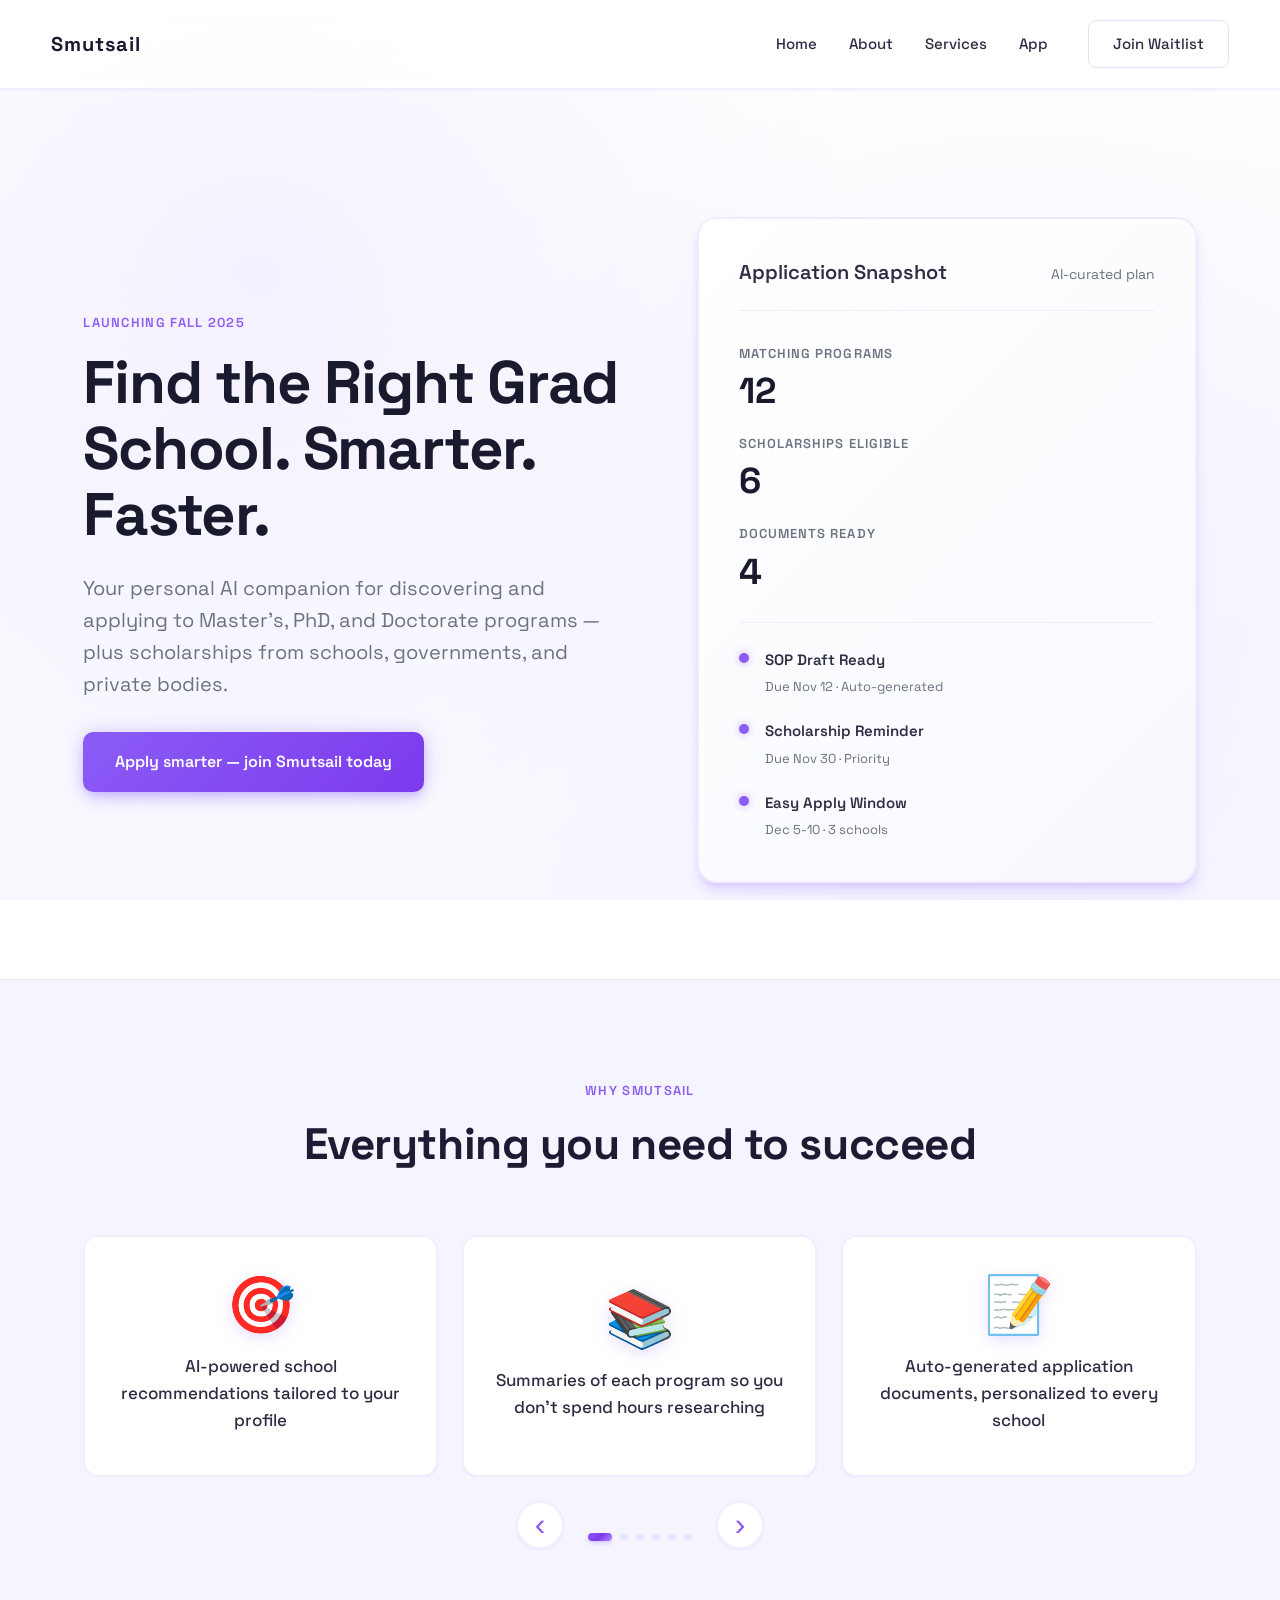
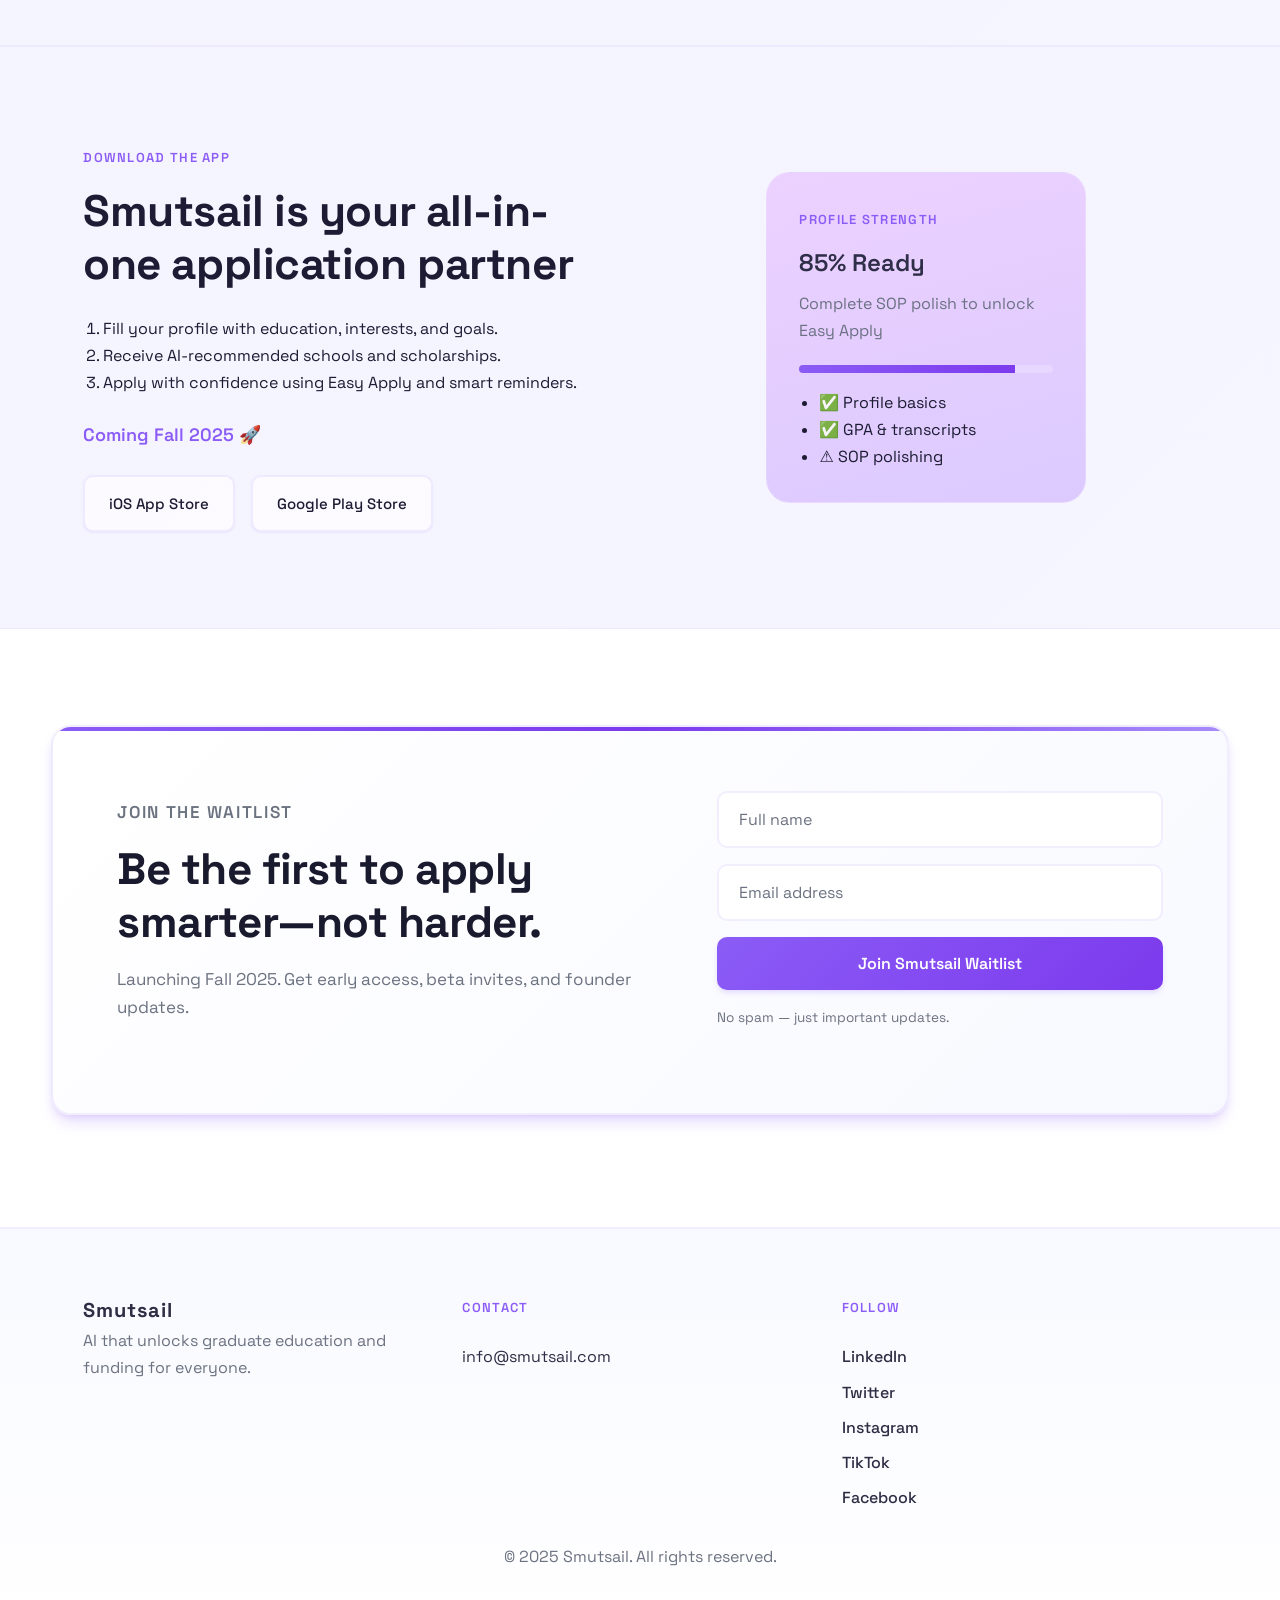
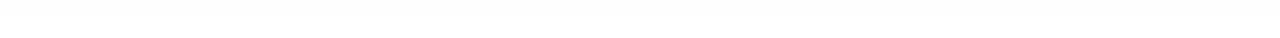
==== index.html @ e19a96b7 "first commit" ====
<!DOCTYPE html>
<html lang="en">

<head>
    <meta charset="UTF-8" />
    <meta name="viewport" content="width=device-width, initial-scale=1.0" />
    <title>Smutsail | Apply Smarter</title>
    <link rel="preconnect" href="https://fonts.googleapis.com" />
    <link rel="preconnect" href="https://fonts.gstatic.com" crossorigin />
    <link href="https://fonts.googleapis.com/css2?family=Space+Grotesk:wght@400;500;600;700&display=swap"
        rel="stylesheet" />
    <link rel="stylesheet" href="./styles.css" />
</head>

<body>
    <header class="site-header">
        <div class="container header-content">
            <a href="./index.html" class="logo">Smutsail</a>
            <nav class="nav">
                <a href="./index.html">Home</a>
                <a href="./about.html">About</a>
                <a href="./services.html">Services</a>
                <a href="#download">App</a>
                <a href="#waitlist" class="waitlist-link">Join Waitlist</a>
            </nav>
        </div>
    </header>

    <main>
        <section id="home" class="hero">
            <div class="container hero-grid">
                <div>
                    <p class="eyebrow">Launching Fall 2025</p>
                    <h1>Find the Right Grad School. Smarter. Faster.</h1>
                    <p class="subhead">
                        Your personal AI companion for discovering and applying to Master's, PhD, and Doctorate
                        programs — plus scholarships from schools, governments, and private bodies.
                    </p>
                    <a href="#waitlist" class="cta">Apply smarter — join Smutsail today</a>
                </div>
                <div class="hero-card">
                    <div class="card-header">
                        <h3>Application Snapshot</h3>
                        <p>AI-curated plan</p>
                    </div>
                    <div class="card-body">
                        <div class="stat">
                            <p class="label">Matching Programs</p>
                            <p class="value">12</p>
                        </div>
                        <div class="stat">
                            <p class="label">Scholarships Eligible</p>
                            <p class="value">6</p>
                        </div>
                        <div class="stat">
                            <p class="label">Documents Ready</p>
                            <p class="value">4</p>
                        </div>
                        <div class="timeline">
                            <div class="timeline-item">
                                <div class="dot"></div>
                                <div>
                                    <p class="timeline-title">SOP Draft Ready</p>
                                    <p class="timeline-date">Due Nov 12 · Auto-generated</p>
                                </div>
                            </div>
                            <div class="timeline-item">
                                <div class="dot"></div>
                                <div>
                                    <p class="timeline-title">Scholarship Reminder</p>
                                    <p class="timeline-date">Due Nov 30 · Priority</p>
                                </div>
                            </div>
                            <div class="timeline-item">
                                <div class="dot"></div>
                                <div>
                                    <p class="timeline-title">Easy Apply Window</p>
                                    <p class="timeline-date">Dec 5-10 · 3 schools</p>
                                </div>
                            </div>
                        </div>
                    </div>
                </div>
            </div>
        </section>

        <section id="features" class="section light-bg">
            <div class="container">
                <div class="section-header">
                    <p class="eyebrow">Why Smutsail</p>
                    <h2>Everything you need to succeed</h2>
                </div>
                <div class="value-carousel-container">
                    <div class="value-carousel-wrapper">
                        <div class="value-carousel">
                            <div class="value-card">
                                <div class="value-icon">🎯</div>
                                <p>AI-powered school recommendations tailored to your profile</p>
                            </div>
                            <div class="value-card">
                                <div class="value-icon">📚</div>
                                <p>Summaries of each program so you don't spend hours researching</p>
                            </div>
                            <div class="value-card">
                                <div class="value-icon">📝</div>
                                <p>Auto-generated application documents, personalized to every school</p>
                            </div>
                            <div class="value-card">
                                <div class="value-icon">🚀</div>
                                <p>One-tap "Easy Apply" to programs you choose</p>
                            </div>
                            <div class="value-card">
                                <div class="value-icon">💸</div>
                                <p>Scholarship matching based on your background and goals</p>
                            </div>
                            <div class="value-card">
                                <div class="value-icon">🔔</div>
                                <p>Deadline tracking and real-time reminders</p>
                            </div>
                        </div>
                    </div>
                    <div class="carousel-controls">
                        <button class="carousel-btn prev-btn" aria-label="Previous slide">‹</button>
                        <div class="carousel-indicators">
                            <button class="indicator active" data-slide="0" aria-label="Slide 1"></button>
                            <button class="indicator" data-slide="1" aria-label="Slide 2"></button>
                            <button class="indicator" data-slide="2" aria-label="Slide 3"></button>
                            <button class="indicator" data-slide="3" aria-label="Slide 4"></button>
                            <button class="indicator" data-slide="4" aria-label="Slide 5"></button>
                            <button class="indicator" data-slide="5" aria-label="Slide 6"></button>
                        </div>
                        <button class="carousel-btn next-btn" aria-label="Next slide">›</button>
                    </div>
                </div>
            </div>
        </section>

        <section id="download" class="section light-bg">
            <div class="container download-grid">
                <div>
                    <p class="eyebrow">Download the App</p>
                    <h2>Smutsail is your all-in-one application partner</h2>
                    <ol>
                        <li>Fill your profile with education, interests, and goals.</li>
                        <li>Receive AI-recommended schools and scholarships.</li>
                        <li>Apply with confidence using Easy Apply and smart reminders.</li>
                    </ol>
                    <p class="coming-soon">Coming Fall 2025 🚀</p>
                    <div class="store-badges">
                        <span>iOS App Store</span>
                        <span>Google Play Store</span>
                    </div>
                </div>
                <div class="download-card">
                    <div class="screen-mock">
                        <p class="eyebrow">Profile Strength</p>
                        <h3>85% Ready</h3>
                        <p>Complete SOP polish to unlock Easy Apply</p>
                        <div class="progress">
                            <span style="width: 85%"></span>
                        </div>
                        <ul>
                            <li>✅ Profile basics</li>
                            <li>✅ GPA & transcripts</li>
                            <li>⚠️ SOP polishing</li>
                        </ul>
                    </div>
                </div>
            </div>
        </section>

        <section id="waitlist" class="section waitlist">
            <div class="container waitlist-card">
                <div>
                    <p class="eyebrow">Join the waitlist</p>
                    <h2>Be the first to apply smarter—not harder.</h2>
                    <p>Launching Fall 2025. Get early access, beta invites, and founder updates.</p>
                </div>
                <form class="waitlist-form">
                    <input type="text" placeholder="Full name" required />
                    <input type="email" placeholder="Email address" required />
                    <button type="submit">Join Smutsail Waitlist</button>
                    <p class="form-note">No spam — just important updates.</p>
                </form>
            </div>
        </section>
    </main>

    <footer class="site-footer">
        <div class="container footer-grid">
            <div>
                <a href="./index.html" class="logo">Smutsail</a>
                <p>AI that unlocks graduate education and funding for everyone.</p>
            </div>
            <div>
                <p class="eyebrow">Contact</p>
                <a href="mailto:info@smutsail.com">info@smutsail.com</a>
            </div>
            <div>
                <p class="eyebrow">Follow</p>
                <div class="social">
                    <a href="#">LinkedIn</a>
                    <a href="#">Twitter</a>
                    <a href="#">Instagram</a>
                    <a href="#">TikTok</a>
                    <a href="#">Facebook</a>
                </div>
            </div>
        </div>
        <p class="legal">© 2025 Smutsail. All rights reserved.</p>
    </footer>

    <script src="./main.js"></script>
</body>

</html>
---- styles.css ----
:root {
    color-scheme: light;
    --bg: #ffffff;
    --bg-secondary: #f8f9ff;
    --card: #ffffff;
    --card-hover: #f5f7ff;
    --accent: #8b5cf6;
    --accent-2: #7c3aed;
    --accent-light: #a78bfa;
    --accent-soft: rgba(139, 92, 246, 0.1);
    --accent-gradient: linear-gradient(135deg, #8b5cf6 0%, #7c3aed 50%, #a78bfa 100%);
    --text: #1a1a2e;
    --text-secondary: #2d2d44;
    --muted: #6b7280;
    --border: rgba(139, 92, 246, 0.2);
    --border-light: rgba(139, 92, 246, 0.1);
    --shadow-sm: 0 1px 2px 0 rgba(139, 92, 246, 0.1);
    --shadow-md: 0 4px 6px -1px rgba(139, 92, 246, 0.15), 0 2px 4px -1px rgba(139, 92, 246, 0.1);
    --shadow-lg: 0 10px 15px -3px rgba(139, 92, 246, 0.2), 0 4px 6px -2px rgba(139, 92, 246, 0.15);
    --shadow-xl: 0 20px 25px -5px rgba(139, 92, 246, 0.25), 0 10px 10px -5px rgba(139, 92, 246, 0.15);
    font-family: "Space Grotesk", -apple-system, BlinkMacSystemFont, "Segoe UI", system-ui, sans-serif;
}

* {
    box-sizing: border-box;
    margin: 0;
    padding: 0;
}

html {
    scroll-behavior: smooth;
}

a {
    color: inherit;
    text-decoration: none;
}

body {
    margin: 0;
    background:
        radial-gradient(circle at 20% 30%, rgba(139, 92, 246, 0.08), transparent 50%),
        radial-gradient(circle at 80% 70%, rgba(124, 58, 237, 0.06), transparent 50%),
        linear-gradient(180deg, #ffffff 0%, #f8f9ff 100%);
    background-attachment: fixed;
    color: var(--text);
    line-height: 1.7;
    font-size: 16px;
    -webkit-font-smoothing: antialiased;
    -moz-osx-font-smoothing: grayscale;
}

.container {
    width: min(1280px, 92vw);
    margin: 0 auto;
    padding: 0 2rem;
}

h1 {
    font-size: clamp(2.5rem, 5vw, 3.75rem);
    font-weight: 700;
    line-height: 1.1;
    margin: 0 0 1.5rem;
    color: var(--text);
    letter-spacing: -0.02em;
}

h2 {
    font-size: clamp(2rem, 4vw, 2.75rem);
    font-weight: 700;
    line-height: 1.2;
    margin: 0 0 1rem;
    color: var(--text);
    letter-spacing: -0.01em;
}

h3 {
    font-size: clamp(1.25rem, 2.5vw, 1.5rem);
    font-weight: 600;
    line-height: 1.3;
    margin: 0 0 0.75rem;
    color: var(--text-secondary);
}

p {
    margin: 0 0 1.25rem;
    color: var(--muted);
    font-size: 1rem;
}

ul {
    padding-left: 1.25rem;
}

header,
section {
    position: relative;
}

.site-header {
    position: sticky;
    top: 0;
    z-index: 100;
    backdrop-filter: blur(20px) saturate(180%);
    -webkit-backdrop-filter: blur(20px) saturate(180%);
    border-bottom: 1px solid var(--border-light);
    background-color: rgba(255, 255, 255, 0.9);
    transition: all 0.3s ease;
    box-shadow: 0 1px 3px rgba(139, 92, 246, 0.1);
}

.header-content {
    display: flex;
    align-items: center;
    justify-content: space-between;
    padding: 1.25rem 0;
}

.logo {
    font-weight: 700;
    font-size: 1.25rem;
    letter-spacing: 0.05em;
    color: var(--text);
    text-decoration: none;
    transition: opacity 0.2s ease;
}

.logo:hover {
    opacity: 0.8;
}

.nav {
    display: flex;
    align-items: center;
    gap: 2rem;
    font-size: 0.9375rem;
    font-weight: 500;
}

.nav a {
    color: var(--text-secondary);
    text-decoration: none;
    transition: color 0.2s ease;
    position: relative;
}

.nav a:hover {
    color: var(--text);
}

.nav a::after {
    content: '';
    position: absolute;
    bottom: -4px;
    left: 0;
    width: 0;
    height: 2px;
    background: var(--accent);
    transition: width 0.3s ease;
}

.nav a:hover::after {
    width: 100%;
}

.waitlist-link {
    padding: 0.625rem 1.5rem;
    border: 1px solid var(--border);
    border-radius: 8px;
    background: transparent;
    transition: all 0.2s ease;
    margin-left: 0.5rem;
}

.waitlist-link:hover {
    background: var(--accent-soft);
    border-color: var(--accent);
    color: var(--accent-light);
}

.hero {
    padding: 8rem 0 6rem;
    position: relative;
}

.page-hero {
    padding: 6rem 0 4rem;
    text-align: center;
}

.page-hero .section-header {
    margin-bottom: 0;
}

.page-hero h1 {
    margin-bottom: 1.5rem;
}

.hero-grid {
    display: grid;
    grid-template-columns: 1.1fr 1fr;
    gap: 4rem;
    align-items: center;
}

.eyebrow {
    text-transform: uppercase;
    letter-spacing: 0.1em;
    font-size: 0.8125rem;
    font-weight: 600;
    color: var(--accent);
    margin-bottom: 1rem;
    display: inline-block;
}

.subhead {
    font-size: clamp(1.125rem, 2vw, 1.25rem);
    line-height: 1.6;
    color: var(--muted);
    margin-bottom: 2rem;
    max-width: 600px;
}

.value-carousel-container {
    margin: 3rem auto 0;
    position: relative;
    max-width: 1200px;
}

.value-carousel-wrapper {
    overflow: hidden;
    border-radius: 16px;
    margin-bottom: 1.5rem;
    position: relative;
}

.value-carousel {
    display: flex;
    gap: 1.5rem;
    transition: transform 0.6s cubic-bezier(0.4, 0, 0.2, 1);
    will-change: transform;
}

.value-card {
    flex: 0 0 calc(33.333% - 1rem);
    min-width: 0;
    background: var(--card);
    border: 2px solid var(--border-light);
    border-radius: 16px;
    padding: 2.5rem 2rem;
    display: flex;
    flex-direction: column;
    align-items: center;
    justify-content: center;
    text-align: center;
    transition: all 0.3s ease;
    box-shadow: var(--shadow-sm);
}

.value-card:hover {
    transform: translateY(-6px);
    box-shadow: var(--shadow-lg);
    border-color: var(--accent);
    background: linear-gradient(135deg, #ffffff 0%, #f8f9ff 100%);
}

.value-icon {
    font-size: 3.5rem;
    margin-bottom: 1.25rem;
    line-height: 1;
    filter: drop-shadow(0 4px 8px rgba(139, 92, 246, 0.2));
}

.value-card p {
    font-size: 1.0625rem;
    line-height: 1.6;
    color: var(--text-secondary);
    margin: 0;
    font-weight: 500;
}

.carousel-controls {
    display: flex;
    align-items: center;
    justify-content: center;
    gap: 1.5rem;
}

.carousel-btn {
    width: 48px;
    height: 48px;
    border-radius: 50%;
    border: 2px solid var(--border-light);
    background: var(--card);
    color: var(--accent);
    font-size: 2rem;
    font-weight: 300;
    cursor: pointer;
    display: flex;
    align-items: center;
    justify-content: center;
    transition: all 0.3s ease;
    box-shadow: var(--shadow-sm);
}

.carousel-btn:hover {
    background: var(--accent-gradient);
    border-color: var(--accent);
    color: white;
    transform: scale(1.1);
    box-shadow: var(--shadow-md);
}

.carousel-btn:active {
    transform: scale(0.95);
}

.carousel-indicators {
    display: flex;
    justify-content: center;
    gap: 0.5rem;
    margin-top: 1.5rem;
}

.indicator {
    width: 8px;
    height: 8px;
    border-radius: 50%;
    border: none;
    background: var(--border-light);
    cursor: pointer;
    transition: all 0.3s ease;
    padding: 0;
    position: relative;
}

.indicator::after {
    content: '';
    position: absolute;
    top: 50%;
    left: 50%;
    transform: translate(-50%, -50%);
    width: 12px;
    height: 12px;
    border-radius: 50%;
    background: transparent;
    border: 2px solid transparent;
    transition: all 0.3s ease;
}

.indicator:hover::after {
    border-color: var(--accent);
}

.indicator.active {
    background: var(--accent-gradient);
    width: 24px;
    border-radius: 4px;
    box-shadow: 0 2px 4px rgba(139, 92, 246, 0.3);
}

.indicator.active::after {
    display: none;
}

.cta {
    display: inline-flex;
    align-items: center;
    justify-content: center;
    padding: 1rem 2rem;
    border-radius: 10px;
    background: linear-gradient(135deg, var(--accent) 0%, var(--accent-2) 100%);
    color: white;
    font-weight: 600;
    font-size: 1rem;
    text-decoration: none;
    box-shadow: var(--shadow-lg), 0 0 20px rgba(139, 92, 246, 0.3);
    transition: all 0.3s ease;
    border: none;
    cursor: pointer;
}

.cta:hover {
    transform: translateY(-2px);
    box-shadow: var(--shadow-xl), 0 0 30px rgba(139, 92, 246, 0.4);
}

.cta:active {
    transform: translateY(0);
}

.hero-card {
    background: var(--card);
    border: 2px solid var(--border-light);
    border-radius: 20px;
    padding: 2.5rem;
    box-shadow: var(--shadow-lg);
    transition: transform 0.3s ease, box-shadow 0.3s ease;
    background: linear-gradient(135deg, #ffffff 0%, #f8f9ff 100%);
}

.hero-card:hover {
    transform: translateY(-4px);
    box-shadow: var(--shadow-xl);
    border-color: var(--accent);
}

.card-header {
    display: flex;
    align-items: baseline;
    justify-content: space-between;
    margin-bottom: 2rem;
    padding-bottom: 1.5rem;
    border-bottom: 1px solid var(--border-light);
}

.card-header h3 {
    margin: 0;
    font-size: 1.25rem;
}

.card-header p {
    margin: 0;
    font-size: 0.875rem;
    color: var(--muted);
}

.label {
    font-size: 0.8125rem;
    text-transform: uppercase;
    letter-spacing: 0.08em;
    color: var(--muted);
    font-weight: 600;
    margin-bottom: 0.5rem;
}

.value {
    font-size: 2.25rem;
    font-weight: 700;
    color: var(--text);
    line-height: 1;
}

.stat {
    margin-bottom: 1.5rem;
}

.stat:last-of-type {
    margin-bottom: 0;
}

.timeline {
    border-top: 1px solid var(--border-light);
    margin-top: 2rem;
    padding-top: 1.5rem;
    display: flex;
    flex-direction: column;
    gap: 1.25rem;
}

.timeline-item {
    display: flex;
    gap: 1rem;
    align-items: flex-start;
}

.dot {
    width: 10px;
    height: 10px;
    border-radius: 50%;
    background: var(--accent);
    margin-top: 0.375rem;
    flex-shrink: 0;
    box-shadow: 0 0 8px rgba(139, 92, 246, 0.5);
}

.timeline-title {
    font-weight: 600;
    color: var(--text-secondary);
    font-size: 0.9375rem;
    margin-bottom: 0.25rem;
}

.timeline-date {
    font-size: 0.8125rem;
    color: var(--muted);
    margin: 0;
}

.section {
    padding: 6rem 0;
}

.light-bg {
    background: var(--bg-secondary);
    border-top: 1px solid var(--border-light);
    border-bottom: 1px solid var(--border-light);
    position: relative;
}

.light-bg::before {
    content: '';
    position: absolute;
    top: 0;
    left: 0;
    right: 0;
    bottom: 0;
    background: linear-gradient(135deg, rgba(139, 92, 246, 0.03) 0%, rgba(124, 58, 237, 0.02) 100%);
    pointer-events: none;
}

.section-header {
    max-width: 800px;
    margin: 0 auto 4rem;
    text-align: center;
}

.section-header .eyebrow {
    margin-bottom: 1rem;
}

.section-header h2 {
    margin-bottom: 1.5rem;
}

.intro {
    font-size: 1.125rem;
    line-height: 1.7;
    color: var(--muted);
    max-width: 700px;
    margin: 0 auto;
}

.grid {
    display: grid;
    gap: 1.5rem;
}

.two-col {
    grid-template-columns: repeat(auto-fit, minmax(280px, 1fr));
}

.three-col {
    grid-template-columns: repeat(auto-fit, minmax(220px, 1fr));
}

.services-grid {
    grid-template-columns: repeat(auto-fit, minmax(280px, 1fr));
    align-items: stretch;
}

.card,
.service-card {
    background: var(--card);
    border: 2px solid var(--border-light);
    border-radius: 16px;
    padding: 2rem;
    transition: all 0.3s ease;
    box-shadow: var(--shadow-sm);
    display: flex;
    flex-direction: column;
    height: 100%;
}

.card:hover,
.service-card:hover {
    background: linear-gradient(135deg, #ffffff 0%, #f8f9ff 100%);
    border-color: var(--accent);
    transform: translateY(-4px);
    box-shadow: var(--shadow-md);
}

.service-card h3 {
    margin-bottom: 0.75rem;
    font-size: 1.125rem;
    flex-shrink: 0;
}

.service-card p {
    margin: 0;
    font-size: 0.9375rem;
    line-height: 1.6;
    flex-grow: 1;
}

.highlight ul {
    list-style: none;
    padding: 0;
}

.highlight li {
    margin-bottom: 0.5rem;
}

.feature-list {
    list-style: none;
    padding: 0;
    margin: 1.5rem 0 0;
}

.feature-list li {
    padding: 0.75rem 0;
    padding-left: 1.5rem;
    position: relative;
    color: var(--text-secondary);
}

.feature-list li::before {
    content: '✓';
    position: absolute;
    left: 0;
    color: var(--accent);
    font-weight: 700;
}

.step-number {
    width: 48px;
    height: 48px;
    border-radius: 12px;
    background: linear-gradient(135deg, var(--accent) 0%, var(--accent-2) 100%);
    color: white;
    display: flex;
    align-items: center;
    justify-content: center;
    font-size: 1.5rem;
    font-weight: 700;
    margin-bottom: 1rem;
}

.vision {
    margin-top: 4rem;
    padding: 3rem;
    border-radius: 16px;
    border: 2px solid var(--accent);
    background: linear-gradient(135deg, rgba(139, 92, 246, 0.08) 0%, rgba(124, 58, 237, 0.05) 100%);
    text-align: center;
    box-shadow: var(--shadow-md);
}

.vision .eyebrow {
    margin-bottom: 1rem;
}

.vision h3 {
    font-size: clamp(1.5rem, 3vw, 1.875rem);
    line-height: 1.4;
    color: var(--text);
    max-width: 900px;
    margin: 0 auto;
}

.download-grid {
    display: grid;
    grid-template-columns: repeat(auto-fit, minmax(300px, 1fr));
    gap: 2rem;
    align-items: center;
}

ol {
    margin: 1.5rem 0;
    padding-left: 1.25rem;
}

.coming-soon {
    color: var(--accent);
    font-weight: 600;
    font-size: 1.125rem;
    margin: 1.5rem 0;
}

.store-badges {
    display: flex;
    gap: 1rem;
    flex-wrap: wrap;
}

.store-badges span {
    border: 2px solid var(--border-light);
    border-radius: 10px;
    padding: 0.875rem 1.5rem;
    background: var(--card);
    font-size: 0.9375rem;
    font-weight: 500;
    transition: all 0.2s ease;
    display: inline-block;
    box-shadow: var(--shadow-sm);
}

.store-badges span:hover {
    background: linear-gradient(135deg, #ffffff 0%, #f8f9ff 100%);
    border-color: var(--accent);
    transform: translateY(-2px);
    box-shadow: var(--shadow-md);
}

.download-card {
    justify-self: center;
}

.screen-mock {
    border-radius: 1.5rem;
    padding: 2rem;
    background: linear-gradient(165deg, rgba(210, 107, 255, 0.25), rgba(143, 76, 255, 0.25));
    border: 1px solid rgba(255, 255, 255, 0.18);
    max-width: 320px;
}

.progress {
    width: 100%;
    height: 8px;
    border-radius: 999px;
    background: rgba(255, 255, 255, 0.2);
    margin: 1rem 0;
    overflow: hidden;
}

.progress span {
    display: block;
    height: 100%;
    background: linear-gradient(120deg, var(--accent), var(--accent-2));
}

.waitlist {
    padding-bottom: 7rem;
}

.waitlist-card {
    border-radius: 20px;
    border: 2px solid var(--border-light);
    padding: 4rem;
    background: linear-gradient(135deg, #ffffff 0%, #f8f9ff 100%);
    display: grid;
    grid-template-columns: 1.2fr 1fr;
    gap: 4rem;
    align-items: center;
    box-shadow: var(--shadow-lg);
    position: relative;
    overflow: hidden;
}

.waitlist-card::before {
    content: '';
    position: absolute;
    top: 0;
    left: 0;
    right: 0;
    height: 4px;
    background: var(--accent-gradient);
}

.waitlist-card h2 {
    margin-bottom: 1rem;
}

.waitlist-card>div p {
    font-size: 1.0625rem;
    color: var(--muted);
}

.waitlist-form {
    display: flex;
    flex-direction: column;
    gap: 1rem;
}

.waitlist-form input {
    padding: 1rem 1.25rem;
    border-radius: 10px;
    border: 2px solid var(--border-light);
    background: var(--bg);
    color: var(--text);
    font-size: 1rem;
    transition: all 0.2s ease;
    font-family: inherit;
}

.waitlist-form input:focus {
    outline: none;
    border-color: var(--accent);
    background: var(--bg);
    box-shadow: 0 0 0 3px rgba(139, 92, 246, 0.15);
}

.waitlist-form input::placeholder {
    color: var(--muted);
}

.waitlist-form button {
    padding: 1rem 1.5rem;
    border-radius: 10px;
    border: none;
    font-weight: 600;
    font-size: 1rem;
    cursor: pointer;
    background: linear-gradient(135deg, var(--accent) 0%, var(--accent-2) 100%);
    color: white;
    transition: all 0.3s ease;
    box-shadow: var(--shadow-md);
    font-family: inherit;
}

.waitlist-form button:hover {
    transform: translateY(-2px);
    box-shadow: var(--shadow-lg), 0 0 20px rgba(139, 92, 246, 0.3);
}

.waitlist-form button:active {
    transform: translateY(0);
}

.form-note {
    font-size: 0.85rem;
}

.site-footer {
    border-top: 2px solid var(--border-light);
    padding: 4rem 0 3rem;
    background: linear-gradient(180deg, var(--bg-secondary) 0%, #ffffff 100%);
}

.site-footer a {
    color: var(--text-secondary);
    transition: color 0.2s ease;
}

.site-footer a[href^="mailto:"] {
    display: block;
    margin-top: 0.5rem;
}

.site-footer a:hover {
    color: var(--accent);
}

.footer-grid {
    display: grid;
    grid-template-columns: repeat(auto-fit, minmax(220px, 1fr));
    gap: 1.5rem;
}

.social {
    display: flex;
    flex-direction: column;
    gap: 0.5rem;
    margin-top: 0.5rem;
}

.social a {
    color: var(--text-secondary);
    text-decoration: none;
    transition: color 0.2s ease;
    font-weight: 500;
    display: block;
}

.social a:hover {
    color: var(--accent);
}

.legal {
    text-align: center;
    margin-top: 2rem;
    color: var(--muted);
}

@media (max-width: 968px) {
    .hero-grid {
        grid-template-columns: 1fr;
        gap: 3rem;
    }

    .waitlist-card {
        grid-template-columns: 1fr;
        gap: 2.5rem;
        padding: 3rem;
    }

    .download-grid {
        grid-template-columns: 1fr;
    }
}

@media (max-width: 640px) {
    .value-card {
        flex: 0 0 100%;
        padding: 2rem 1.5rem;
    }

    .value-carousel-wrapper {
        margin-bottom: 1rem;
    }
}

@media (max-width: 768px) {
    .container {
        padding: 0 1.5rem;
    }

    .header-content {
        flex-direction: column;
        gap: 1rem;
        padding: 1rem 0;
    }

    .nav {
        flex-wrap: wrap;
        justify-content: center;
        gap: 1.25rem;
        font-size: 0.875rem;
    }

    .hero {
        padding: 5rem 0 4rem;
    }

    .section {
        padding: 4rem 0;
    }

    .section-header {
        margin-bottom: 3rem;
    }

    .waitlist-card {
        padding: 2.5rem 1.5rem;
    }

    .hero-card {
        padding: 2rem;
    }

    .card,
    .service-card {
        padding: 1.5rem;
    }

    .value-card {
        flex: 0 0 calc(50% - 0.75rem);
        padding: 2rem 1.5rem;
    }

    .value-icon {
        font-size: 2.5rem;
        margin-bottom: 1rem;
    }

    .value-card p {
        font-size: 0.9375rem;
    }

    .carousel-btn {
        width: 40px;
        height: 40px;
        font-size: 1.5rem;
    }
}
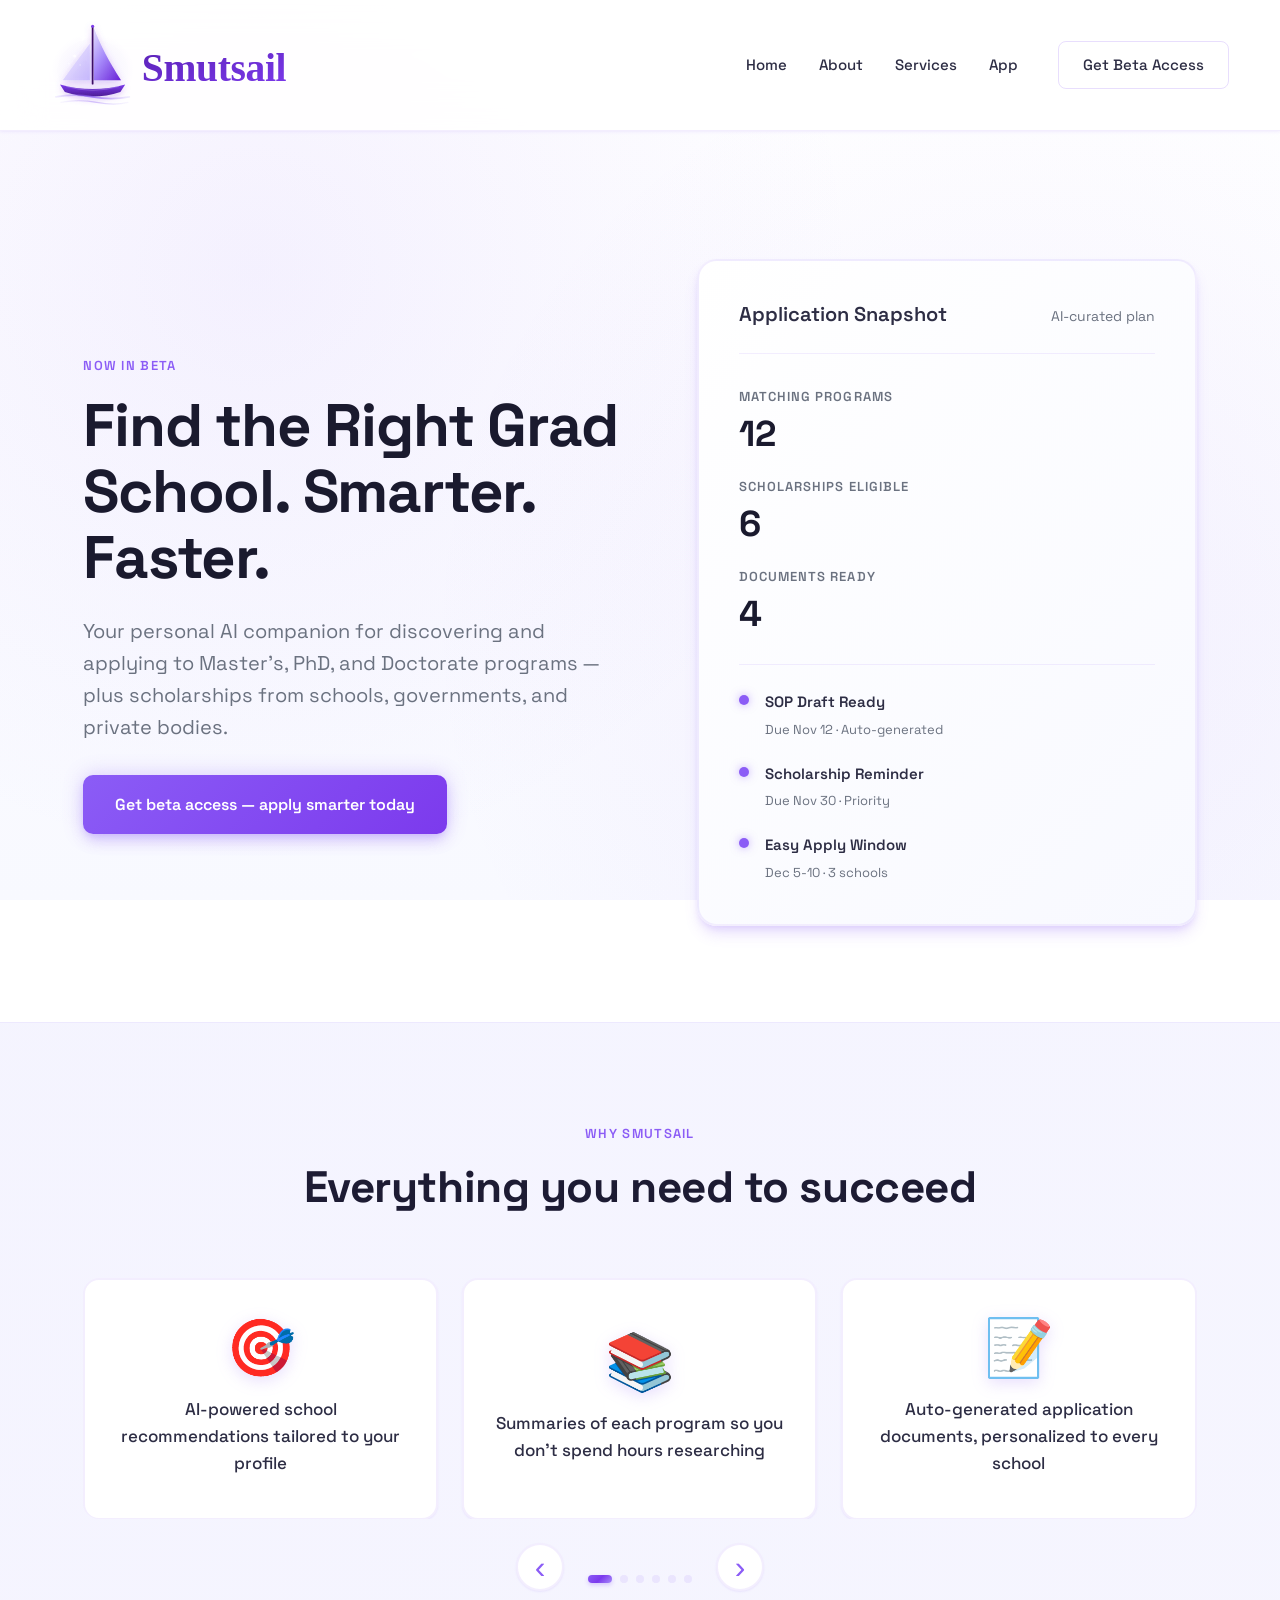
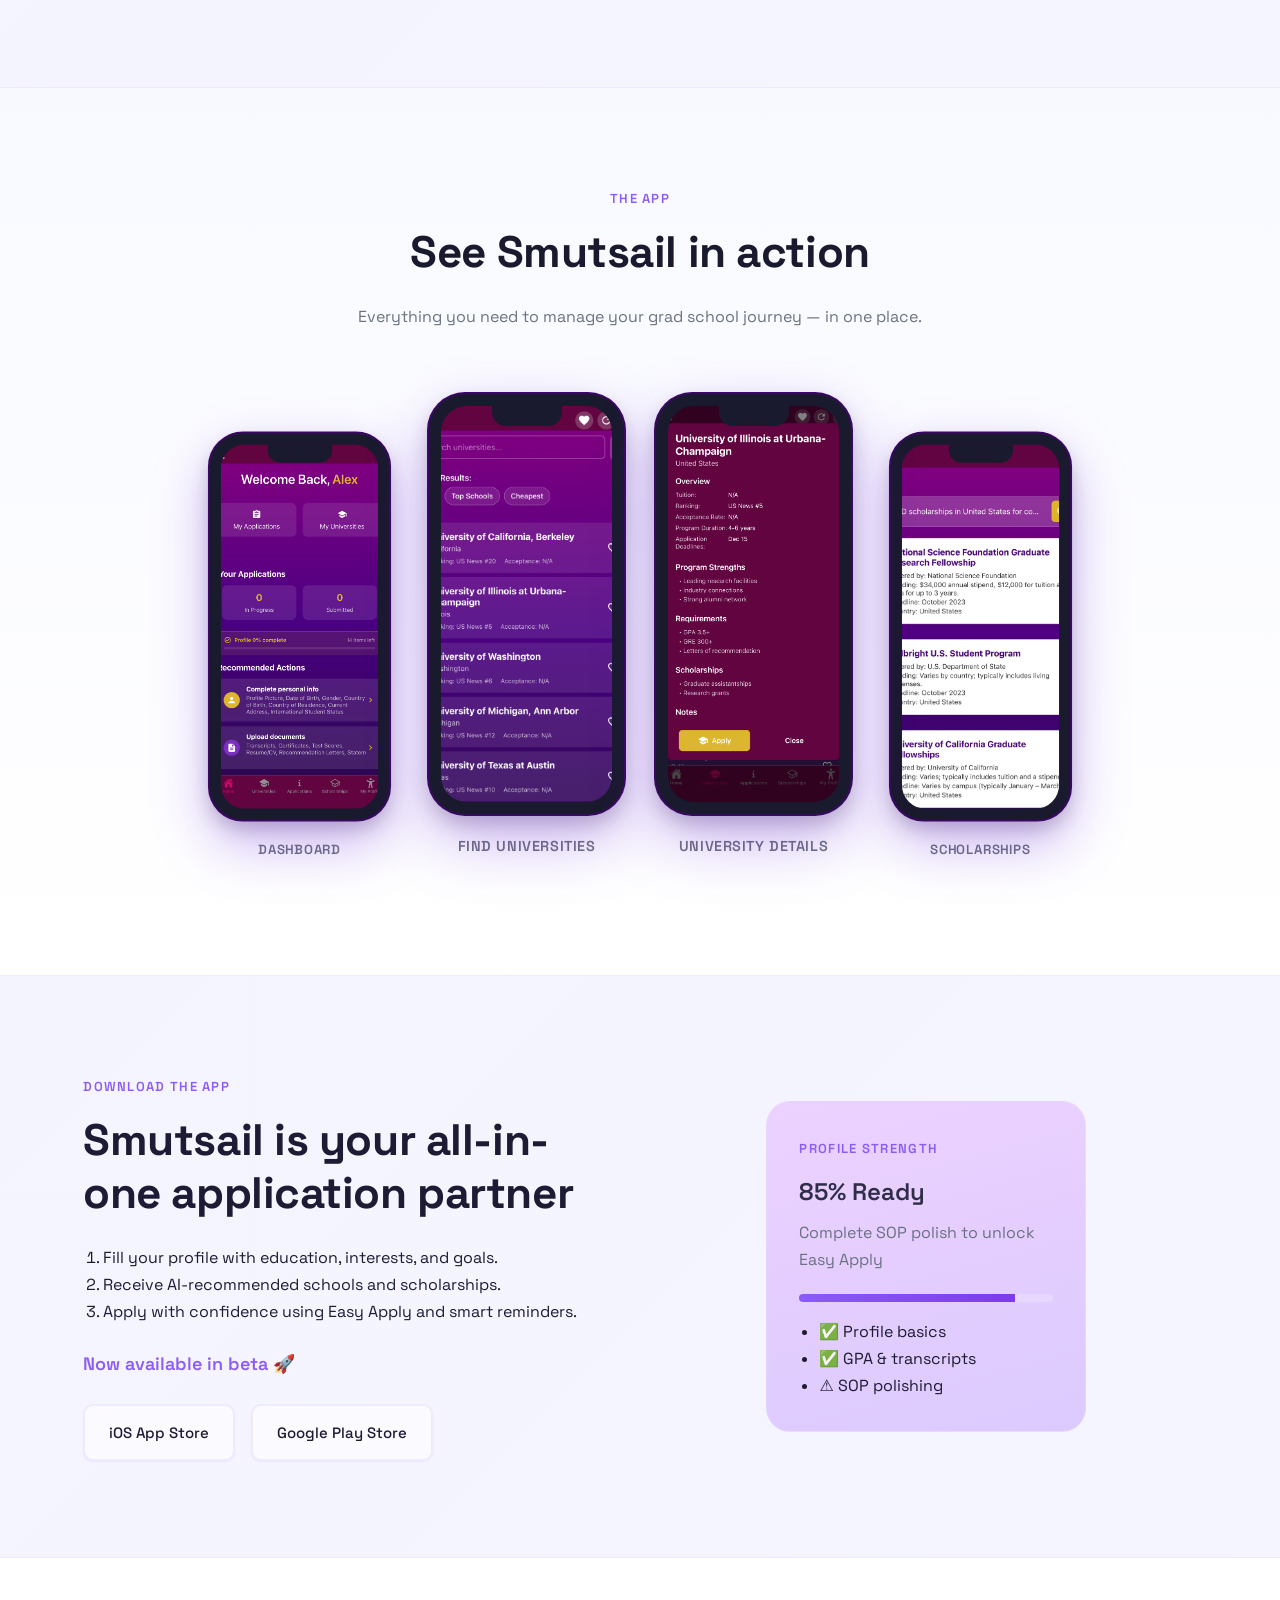
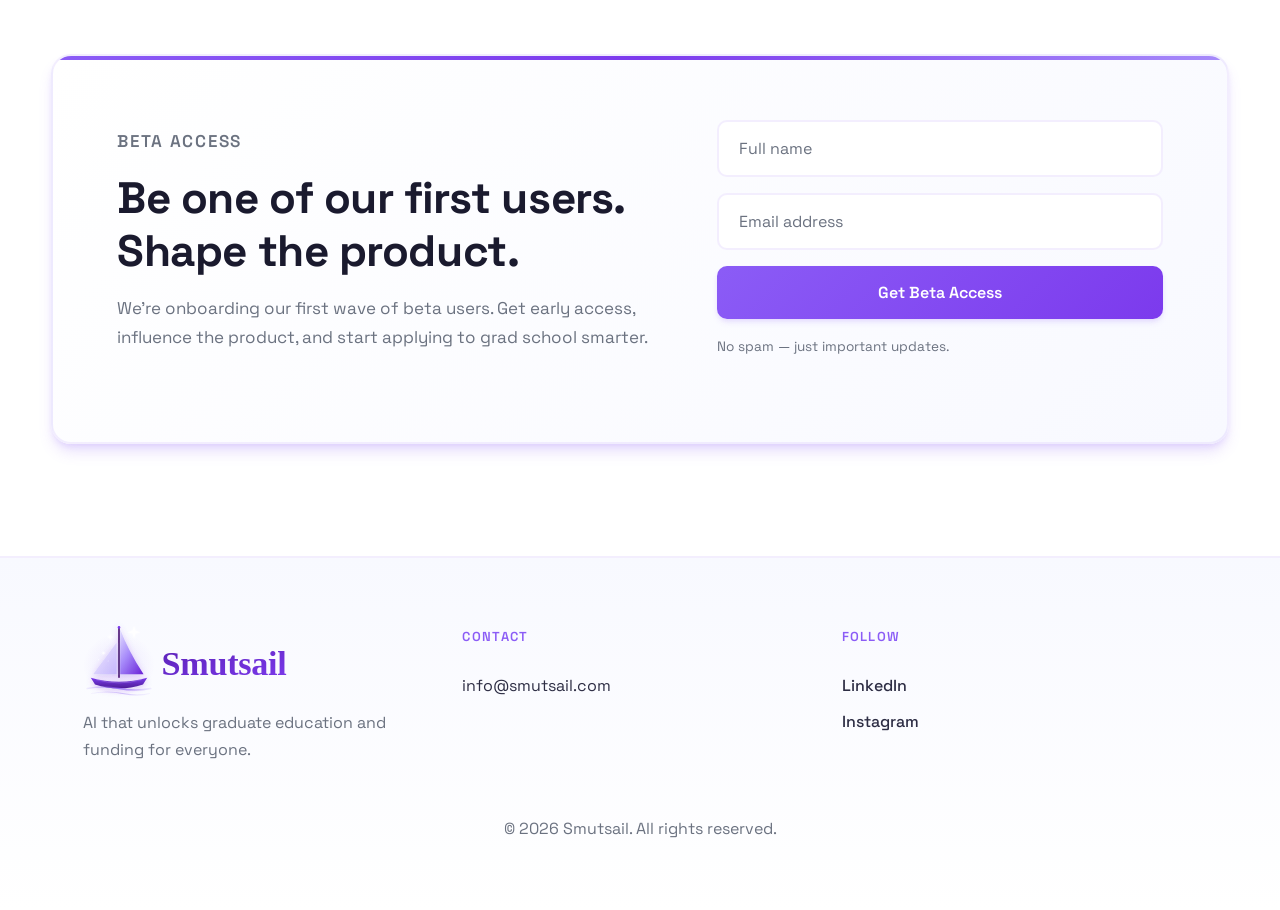
==== commit 7e536c28: "made changes to the codebase" ====
--- a/index.html
+++ b/index.html
@@ -5,6 +5,14 @@
     <meta charset="UTF-8" />
     <meta name="viewport" content="width=device-width, initial-scale=1.0" />
     <title>Smutsail | Apply Smarter</title>
+    <meta name="description" content="Smutsail is your AI-powered companion for discovering and applying to Master's, PhD, and Doctorate programs — plus scholarships from schools, governments, and private bodies." />
+    <meta property="og:title" content="Smutsail | Apply Smarter" />
+    <meta property="og:description" content="Find the right grad school. Smarter. Faster. AI-powered school matching, scholarship finder, and Easy Apply — all in one app." />
+    <meta property="og:type" content="website" />
+    <meta name="twitter:card" content="summary_large_image" />
+    <meta name="twitter:title" content="Smutsail | Apply Smarter" />
+    <meta name="twitter:description" content="Find the right grad school. Smarter. Faster." />
+    <link rel="icon" type="image/svg+xml" href="./favicon.svg" />
     <link rel="preconnect" href="https://fonts.googleapis.com" />
     <link rel="preconnect" href="https://fonts.gstatic.com" crossorigin />
     <link href="https://fonts.googleapis.com/css2?family=Space+Grotesk:wght@400;500;600;700&display=swap"
@@ -15,13 +23,18 @@
 <body>
     <header class="site-header">
         <div class="container header-content">
-            <a href="./index.html" class="logo">Smutsail</a>
-            <nav class="nav">
+            <a href="./index.html" class="logo logo-img">
+                <img src="./logo.svg" alt="Smutsail" onerror="this.parentElement.classList.remove('logo-img'); this.style.display='none'; this.parentElement.insertAdjacentText('beforeend','Smutsail');" />
+            </a>
+            <button class="hamburger" id="hamburger" aria-label="Toggle navigation" aria-expanded="false">
+                <span></span><span></span><span></span>
+            </button>
+            <nav class="nav" id="mainNav">
                 <a href="./index.html">Home</a>
                 <a href="./about.html">About</a>
                 <a href="./services.html">Services</a>
                 <a href="#download">App</a>
-                <a href="#waitlist" class="waitlist-link">Join Waitlist</a>
+                <a href="#waitlist" class="waitlist-link">Get Beta Access</a>
             </nav>
         </div>
     </header>
@@ -30,13 +43,13 @@
         <section id="home" class="hero">
             <div class="container hero-grid">
                 <div>
-                    <p class="eyebrow">Launching Fall 2025</p>
+                    <p class="eyebrow">Now in Beta</p>
                     <h1>Find the Right Grad School. Smarter. Faster.</h1>
                     <p class="subhead">
                         Your personal AI companion for discovering and applying to Master's, PhD, and Doctorate
                         programs — plus scholarships from schools, governments, and private bodies.
                     </p>
-                    <a href="#waitlist" class="cta">Apply smarter — join Smutsail today</a>
+                    <a href="#waitlist" class="cta">Get beta access — apply smarter today</a>
                 </div>
                 <div class="hero-card">
                     <div class="card-header">
@@ -130,6 +143,42 @@
                             <button class="indicator" data-slide="5" aria-label="Slide 6"></button>
                         </div>
                         <button class="carousel-btn next-btn" aria-label="Next slide">›</button>
+                    </div>
+                </div>
+            </div>
+        </section>
+
+        <section id="screenshots" class="section screenshots-section">
+            <div class="container">
+                <div class="section-header">
+                    <p class="eyebrow">The App</p>
+                    <h2>See Smutsail in action</h2>
+                    <p class="section-subtitle">Everything you need to manage your grad school journey — in one place.</p>
+                </div>
+                <div class="screenshots-grid">
+                    <div class="phone-mockup">
+                        <div class="phone-frame">
+                            <img src="./images/screenshot-home.png" alt="Smutsail home screen showing applications dashboard" />
+                        </div>
+                        <p class="screenshot-caption">Dashboard</p>
+                    </div>
+                    <div class="phone-mockup phone-mockup--center">
+                        <div class="phone-frame">
+                            <img src="./images/screenshot-universities.png" alt="Browse and filter universities" />
+                        </div>
+                        <p class="screenshot-caption">Find Universities</p>
+                    </div>
+                    <div class="phone-mockup phone-mockup--center">
+                        <div class="phone-frame">
+                            <img src="./images/screenshot-university-detail.png" alt="University details with requirements and deadlines" />
+                        </div>
+                        <p class="screenshot-caption">University Details</p>
+                    </div>
+                    <div class="phone-mockup">
+                        <div class="phone-frame">
+                            <img src="./images/screenshot-scholarships.png" alt="Scholarships screen" />
+                        </div>
+                        <p class="screenshot-caption">Scholarships</p>
                     </div>
                 </div>
             </div>
@@ -145,7 +194,7 @@
                         <li>Receive AI-recommended schools and scholarships.</li>
                         <li>Apply with confidence using Easy Apply and smart reminders.</li>
                     </ol>
-                    <p class="coming-soon">Coming Fall 2025 🚀</p>
+                    <p class="coming-soon">Now available in beta 🚀</p>
                     <div class="store-badges">
                         <span>iOS App Store</span>
                         <span>Google Play Store</span>
@@ -172,15 +221,19 @@
         <section id="waitlist" class="section waitlist">
             <div class="container waitlist-card">
                 <div>
-                    <p class="eyebrow">Join the waitlist</p>
-                    <h2>Be the first to apply smarter—not harder.</h2>
-                    <p>Launching Fall 2025. Get early access, beta invites, and founder updates.</p>
-                </div>
-                <form class="waitlist-form">
-                    <input type="text" placeholder="Full name" required />
-                    <input type="email" placeholder="Email address" required />
-                    <button type="submit">Join Smutsail Waitlist</button>
+                    <p class="eyebrow">Beta Access</p>
+                    <h2>Be one of our first users. Shape the product.</h2>
+                    <p>We're onboarding our first wave of beta users. Get early access, influence the product, and start applying to grad school smarter.</p>
+                </div>
+                <form class="waitlist-form" id="waitlistForm">
+                    <input type="text" name="name" placeholder="Full name" required />
+                    <input type="email" name="email" placeholder="Email address" required />
+                    <input type="hidden" name="_to" value="info@smutsail.com" />
+                    <input type="hidden" name="_subject" value="New Smutsail Waitlist Signup" />
+                    <input type="hidden" name="_replyto" value="info@smutsail.com" />
+                    <button type="submit">Get Beta Access</button>
                     <p class="form-note">No spam — just important updates.</p>
+                    <p class="form-message" id="formMessage"></p>
                 </form>
             </div>
         </section>
@@ -189,7 +242,9 @@
     <footer class="site-footer">
         <div class="container footer-grid">
             <div>
-                <a href="./index.html" class="logo">Smutsail</a>
+                <a href="./index.html" class="logo logo-img">
+                    <img src="./logo.svg" alt="Smutsail" onerror="this.parentElement.classList.remove('logo-img'); this.style.display='none'; this.parentElement.insertAdjacentText('beforeend','Smutsail');" />
+                </a>
                 <p>AI that unlocks graduate education and funding for everyone.</p>
             </div>
             <div>
@@ -199,15 +254,12 @@
             <div>
                 <p class="eyebrow">Follow</p>
                 <div class="social">
-                    <a href="#">LinkedIn</a>
-                    <a href="#">Twitter</a>
-                    <a href="#">Instagram</a>
-                    <a href="#">TikTok</a>
-                    <a href="#">Facebook</a>
+                    <a href="https://www.linkedin.com/company/smutsail" target="_blank" rel="noopener">LinkedIn</a>
+                    <a href="https://www.instagram.com/smutsail" target="_blank" rel="noopener">Instagram</a>
                 </div>
             </div>
         </div>
-        <p class="legal">© 2025 Smutsail. All rights reserved.</p>
+        <p class="legal">© 2026 Smutsail. All rights reserved.</p>
     </footer>
 
     <script src="./main.js"></script>
--- a/styles.css
+++ b/styles.css
@@ -123,10 +123,24 @@
     color: var(--text);
     text-decoration: none;
     transition: opacity 0.2s ease;
+    display: inline-flex;
+    align-items: center;
 }
 
 .logo:hover {
     opacity: 0.8;
+}
+
+/* Logo image sizing */
+.logo.logo-img img {
+    display: block;
+    height: 90px;
+    width: auto;
+}
+
+.site-footer .logo.logo-img img {
+    height: 78px;
+    width: auto;
 }
 
 .nav {
@@ -812,6 +826,33 @@
     font-size: 0.85rem;
 }
 
+.form-message {
+    font-size: 0.9375rem;
+    margin-top: 0.75rem;
+    padding: 0.75rem 1rem;
+    border-radius: 8px;
+    display: none;
+}
+
+.form-message.success {
+    display: block;
+    background: rgba(34, 197, 94, 0.1);
+    color: #16a34a;
+    border: 1px solid rgba(34, 197, 94, 0.3);
+}
+
+.form-message.error {
+    display: block;
+    background: rgba(239, 68, 68, 0.1);
+    color: #dc2626;
+    border: 1px solid rgba(239, 68, 68, 0.3);
+}
+
+.waitlist-form button:disabled {
+    opacity: 0.6;
+    cursor: not-allowed;
+}
+
 .site-footer {
     border-top: 2px solid var(--border-light);
     padding: 4rem 0 3rem;
@@ -891,22 +932,101 @@
     }
 }
 
+/* Hamburger button — hidden on desktop */
+.hamburger {
+    display: none;
+    flex-direction: column;
+    justify-content: center;
+    gap: 5px;
+    background: none;
+    border: none;
+    cursor: pointer;
+    padding: 4px;
+    z-index: 200;
+}
+
+.hamburger span {
+    display: block;
+    width: 24px;
+    height: 2px;
+    background: var(--text);
+    border-radius: 2px;
+    transition: all 0.3s ease;
+    transform-origin: center;
+}
+
+/* Animated X when open */
+.hamburger.open span:nth-child(1) {
+    transform: translateY(7px) rotate(45deg);
+}
+.hamburger.open span:nth-child(2) {
+    opacity: 0;
+    transform: scaleX(0);
+}
+.hamburger.open span:nth-child(3) {
+    transform: translateY(-7px) rotate(-45deg);
+}
+
 @media (max-width: 768px) {
     .container {
         padding: 0 1.5rem;
     }
 
     .header-content {
+        flex-direction: row;
+        align-items: center;
+        justify-content: space-between;
+        padding: 1rem 0;
+        flex-wrap: nowrap;
+        position: relative;
+    }
+
+    .hamburger {
+        display: flex;
+    }
+
+    .nav {
+        display: none;
+        position: absolute;
+        top: calc(100% + 1px);
+        left: -1.5rem;
+        right: -1.5rem;
+        background: rgba(255, 255, 255, 0.98);
+        backdrop-filter: blur(20px);
+        border-bottom: 1px solid var(--border-light);
         flex-direction: column;
-        gap: 1rem;
-        padding: 1rem 0;
-    }
-
-    .nav {
-        flex-wrap: wrap;
-        justify-content: center;
-        gap: 1.25rem;
-        font-size: 0.875rem;
+        align-items: stretch;
+        gap: 0;
+        padding: 0.75rem 1.5rem 1.25rem;
+        box-shadow: 0 8px 24px rgba(139, 92, 246, 0.1);
+        z-index: 150;
+    }
+
+    .nav.open {
+        display: flex;
+    }
+
+    .nav a {
+        padding: 0.75rem 0;
+        border-bottom: 1px solid var(--border-light);
+        font-size: 1rem;
+    }
+
+    .nav a:last-child {
+        border-bottom: none;
+    }
+
+    .nav a::after {
+        display: none;
+    }
+
+    .waitlist-link {
+        margin-left: 0;
+        text-align: center;
+        border: none;
+        padding: 0.75rem 0;
+        color: var(--accent) !important;
+        font-weight: 600;
     }
 
     .hero {
@@ -953,4 +1073,110 @@
         height: 40px;
         font-size: 1.5rem;
     }
-}+}
+/* ── Screenshots Section ── */
+.screenshots-section {
+    background: linear-gradient(180deg, #f8f9ff 0%, #ffffff 100%);
+    overflow: hidden;
+}
+
+.screenshots-grid {
+    display: flex;
+    justify-content: center;
+    align-items: flex-end;
+    gap: 2rem;
+    margin-top: 4rem;
+}
+
+.phone-mockup {
+    display: flex;
+    flex-direction: column;
+    align-items: center;
+    gap: 1.25rem;
+    transform: translateY(20px) scale(0.92);
+    transition: transform 0.3s ease;
+}
+
+.phone-mockup--center {
+    transform: translateY(0) scale(1);
+    z-index: 1;
+}
+
+.phone-mockup:hover {
+    transform: translateY(-8px) scale(0.95);
+}
+
+.phone-mockup--center:hover {
+    transform: translateY(-8px) scale(1);
+}
+
+.phone-frame {
+    width: 195px;
+    height: 420px;
+    background: #1a1a2e;
+    border-radius: 36px;
+    padding: 12px;
+    box-shadow:
+        0 0 0 2px #3b0764,
+        0 25px 60px rgba(109, 40, 217, 0.35),
+        0 10px 20px rgba(0, 0, 0, 0.2);
+    position: relative;
+    overflow: hidden;
+}
+
+/* Notch */
+.phone-frame::before {
+    content: '';
+    position: absolute;
+    top: 12px;
+    left: 50%;
+    transform: translateX(-50%);
+    width: 70px;
+    height: 20px;
+    background: #1a1a2e;
+    border-radius: 0 0 14px 14px;
+    z-index: 2;
+}
+
+.phone-frame img {
+    width: 100%;
+    height: 100%;
+    object-fit: cover;
+    border-radius: 26px;
+    display: block;
+}
+
+.screenshot-caption {
+    font-size: 0.9rem;
+    font-weight: 600;
+    color: var(--muted);
+    letter-spacing: 0.04em;
+    text-transform: uppercase;
+}
+
+/* Mobile: horizontal scroll */
+@media (max-width: 768px) {
+    .screenshots-grid {
+        overflow-x: auto;
+        justify-content: flex-start;
+        padding: 1rem 1.5rem 2rem;
+        gap: 1.25rem;
+        -webkit-overflow-scrolling: touch;
+        scrollbar-width: none;
+    }
+
+    .screenshots-grid::-webkit-scrollbar {
+        display: none;
+    }
+
+    .phone-mockup,
+    .phone-mockup--center {
+        transform: none;
+        flex-shrink: 0;
+    }
+
+    .phone-frame {
+        width: 180px;
+        height: 380px;
+    }
+}
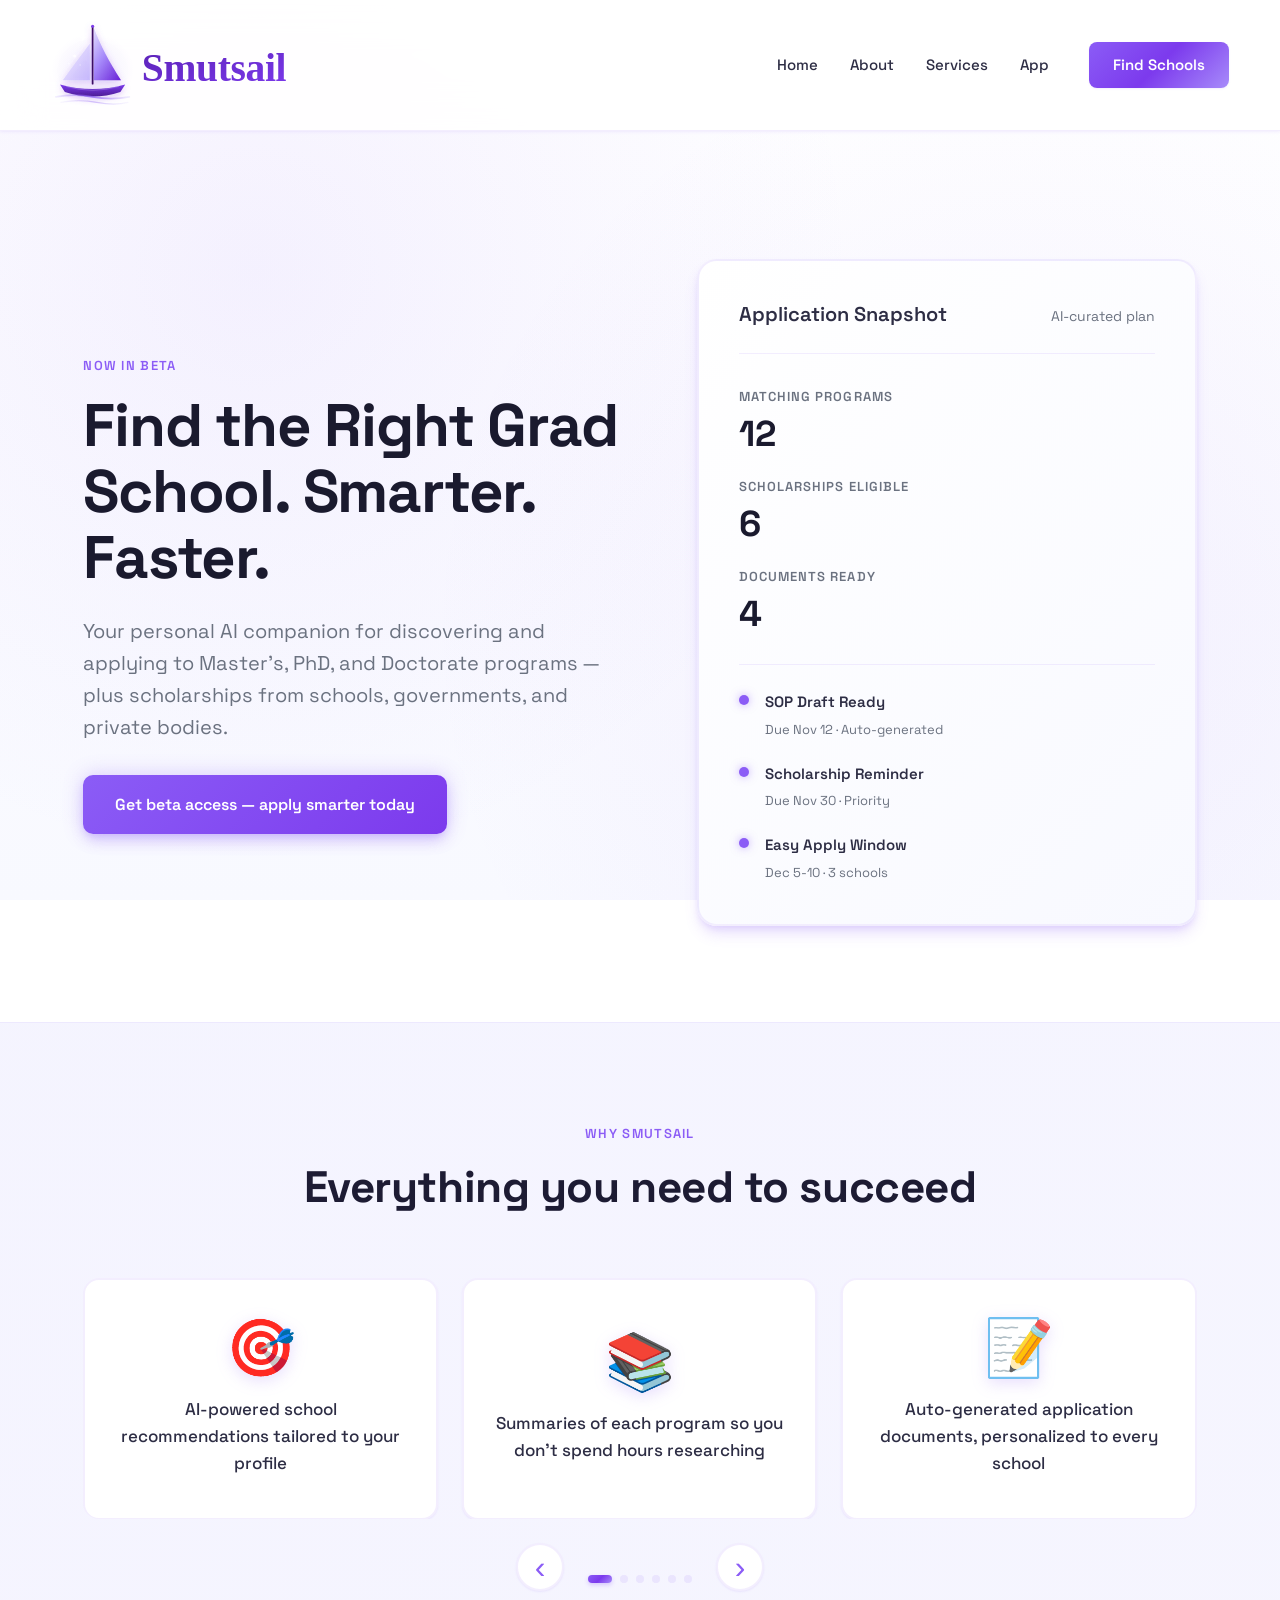
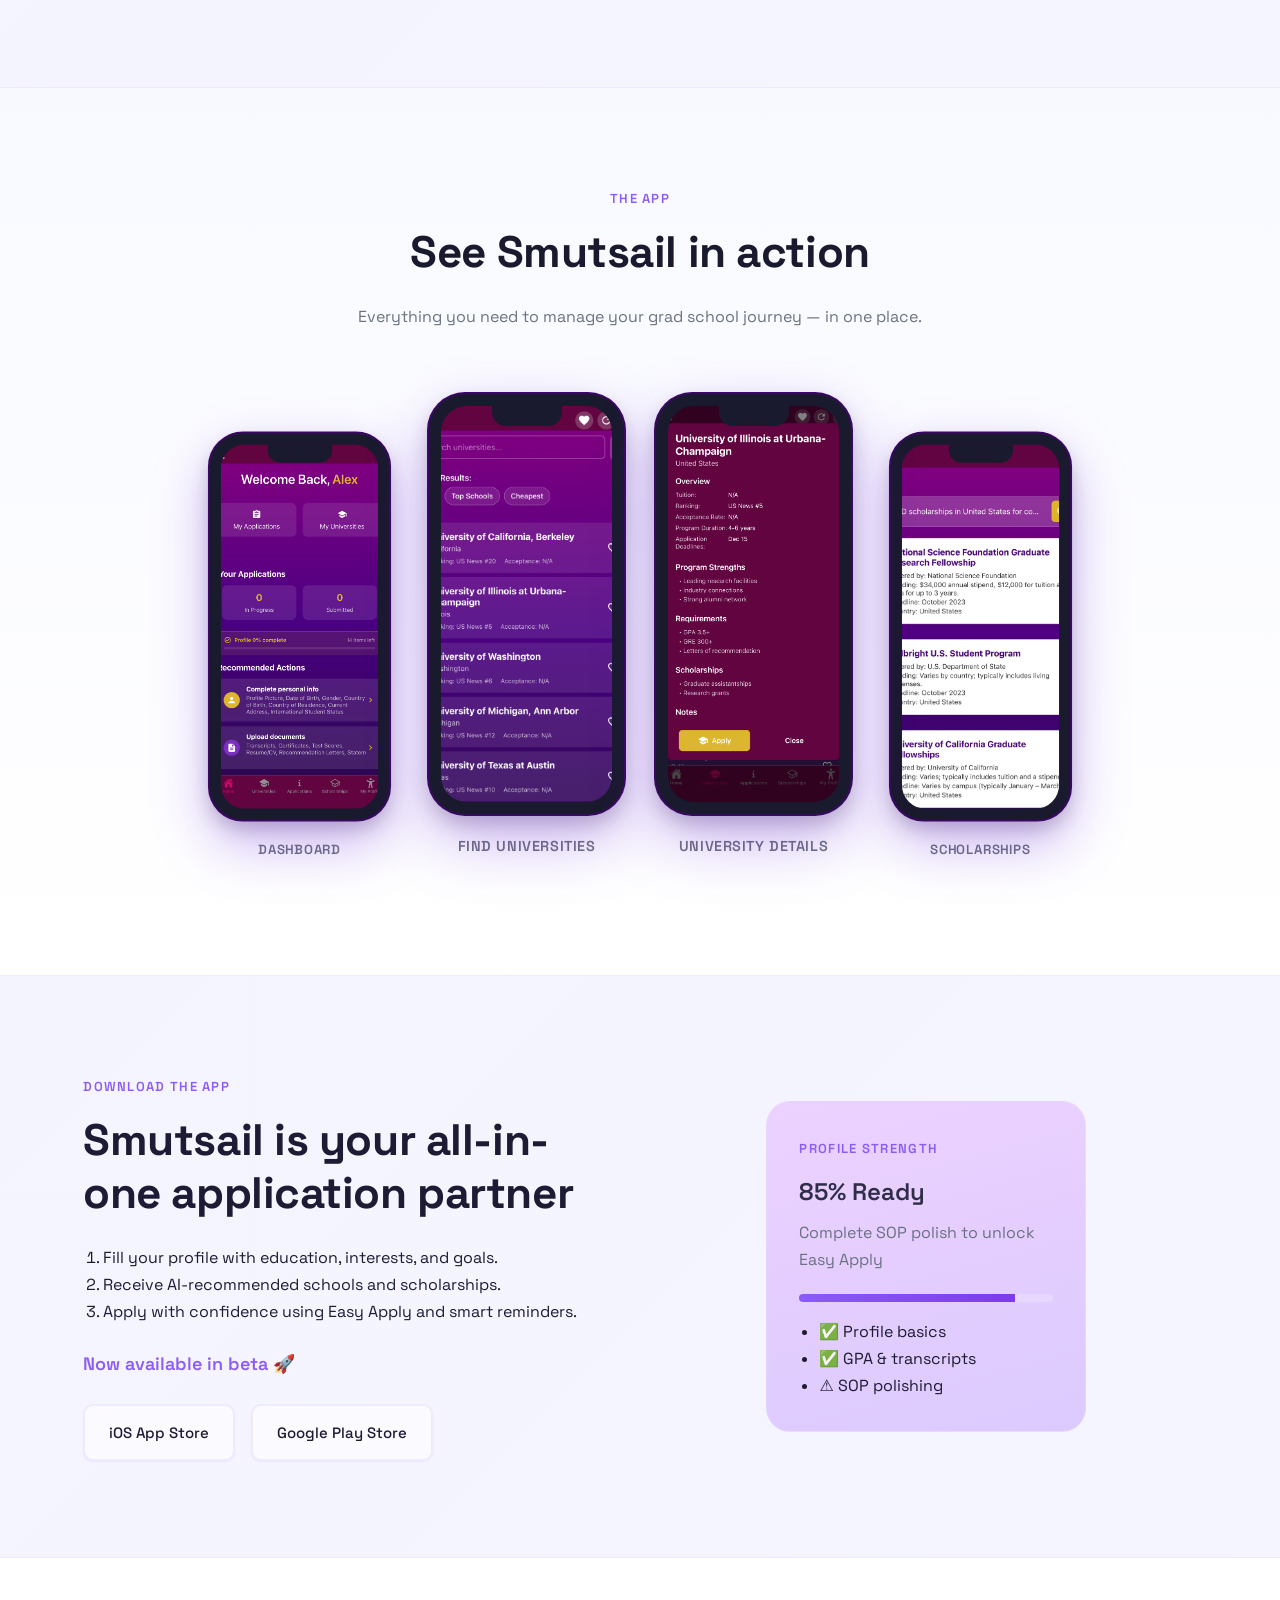
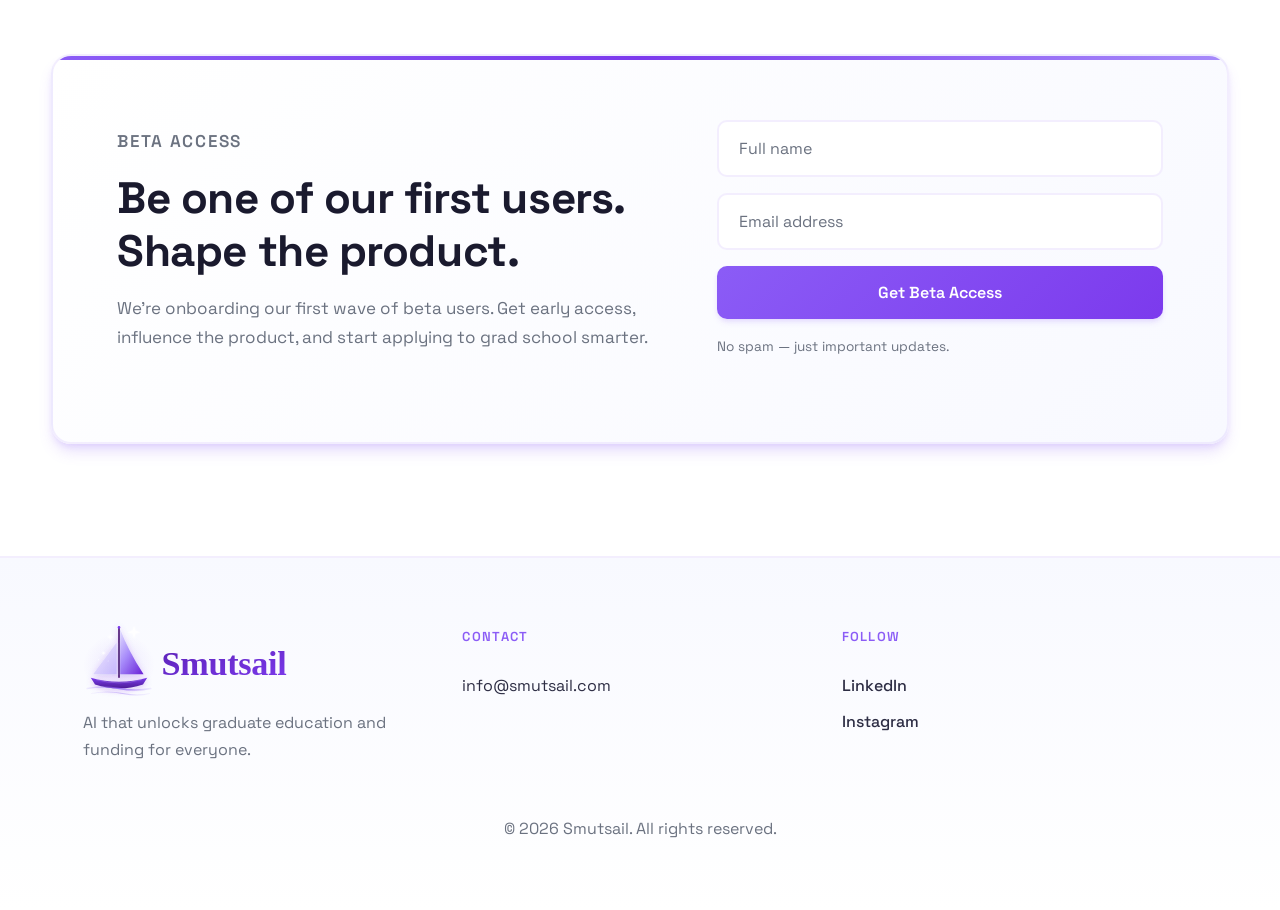
==== commit 7ddc7585: "pushed new updates" ====
--- a/index.html
+++ b/index.html
@@ -34,7 +34,7 @@
                 <a href="./about.html">About</a>
                 <a href="./services.html">Services</a>
                 <a href="#download">App</a>
-                <a href="#waitlist" class="waitlist-link">Get Beta Access</a>
+                <a href="./find.html" class="waitlist-link find-link">Find Schools</a>
             </nav>
         </div>
     </header>
@@ -255,7 +255,7 @@
                 <p class="eyebrow">Follow</p>
                 <div class="social">
                     <a href="https://www.linkedin.com/company/smutsail" target="_blank" rel="noopener">LinkedIn</a>
-                    <a href="https://www.instagram.com/smutsail" target="_blank" rel="noopener">Instagram</a>
+                    <a href="https://www.instagram.com/smutsail?igsh=Z2R4c2htemJsaWU0&utm_source=qr" target="_blank" rel="noopener">Instagram</a>
                 </div>
             </div>
         </div>
--- a/styles.css
+++ b/styles.css
@@ -1180,3 +1180,37 @@
         height: 380px;
     }
 }
+
+/* ── Primary nav action: Find Schools ──────────────────────────────────────
+   This replaced "Get Beta Access" as the header CTA. It is the only nav item
+   that does something for a visitor immediately, so it is styled as a filled
+   button rather than an outlined link — the outline version read as secondary
+   and people missed it. */
+.nav a.find-link {
+    background: var(--accent-gradient);
+    color: #fff !important;
+    border: none;
+    font-weight: 600;
+    padding: 0.625rem 1.5rem;
+    border-radius: 8px;
+    box-shadow: var(--shadow-sm);
+    transition: transform 0.2s ease, box-shadow 0.2s ease, opacity 0.2s ease;
+}
+
+.nav a.find-link:hover {
+    transform: translateY(-1px);
+    box-shadow: var(--shadow-md);
+    opacity: 0.95;
+}
+
+/* The mobile nav is a stacked drawer, so the pill needs its own spacing and
+   must not inherit the full-width bottom border the other links use. */
+@media (max-width: 968px) {
+    .nav a.find-link {
+        text-align: center;
+        margin-top: 0.75rem;
+        padding: 0.875rem 1.5rem;
+        border-bottom: none;
+        color: #fff !important;
+    }
+}
